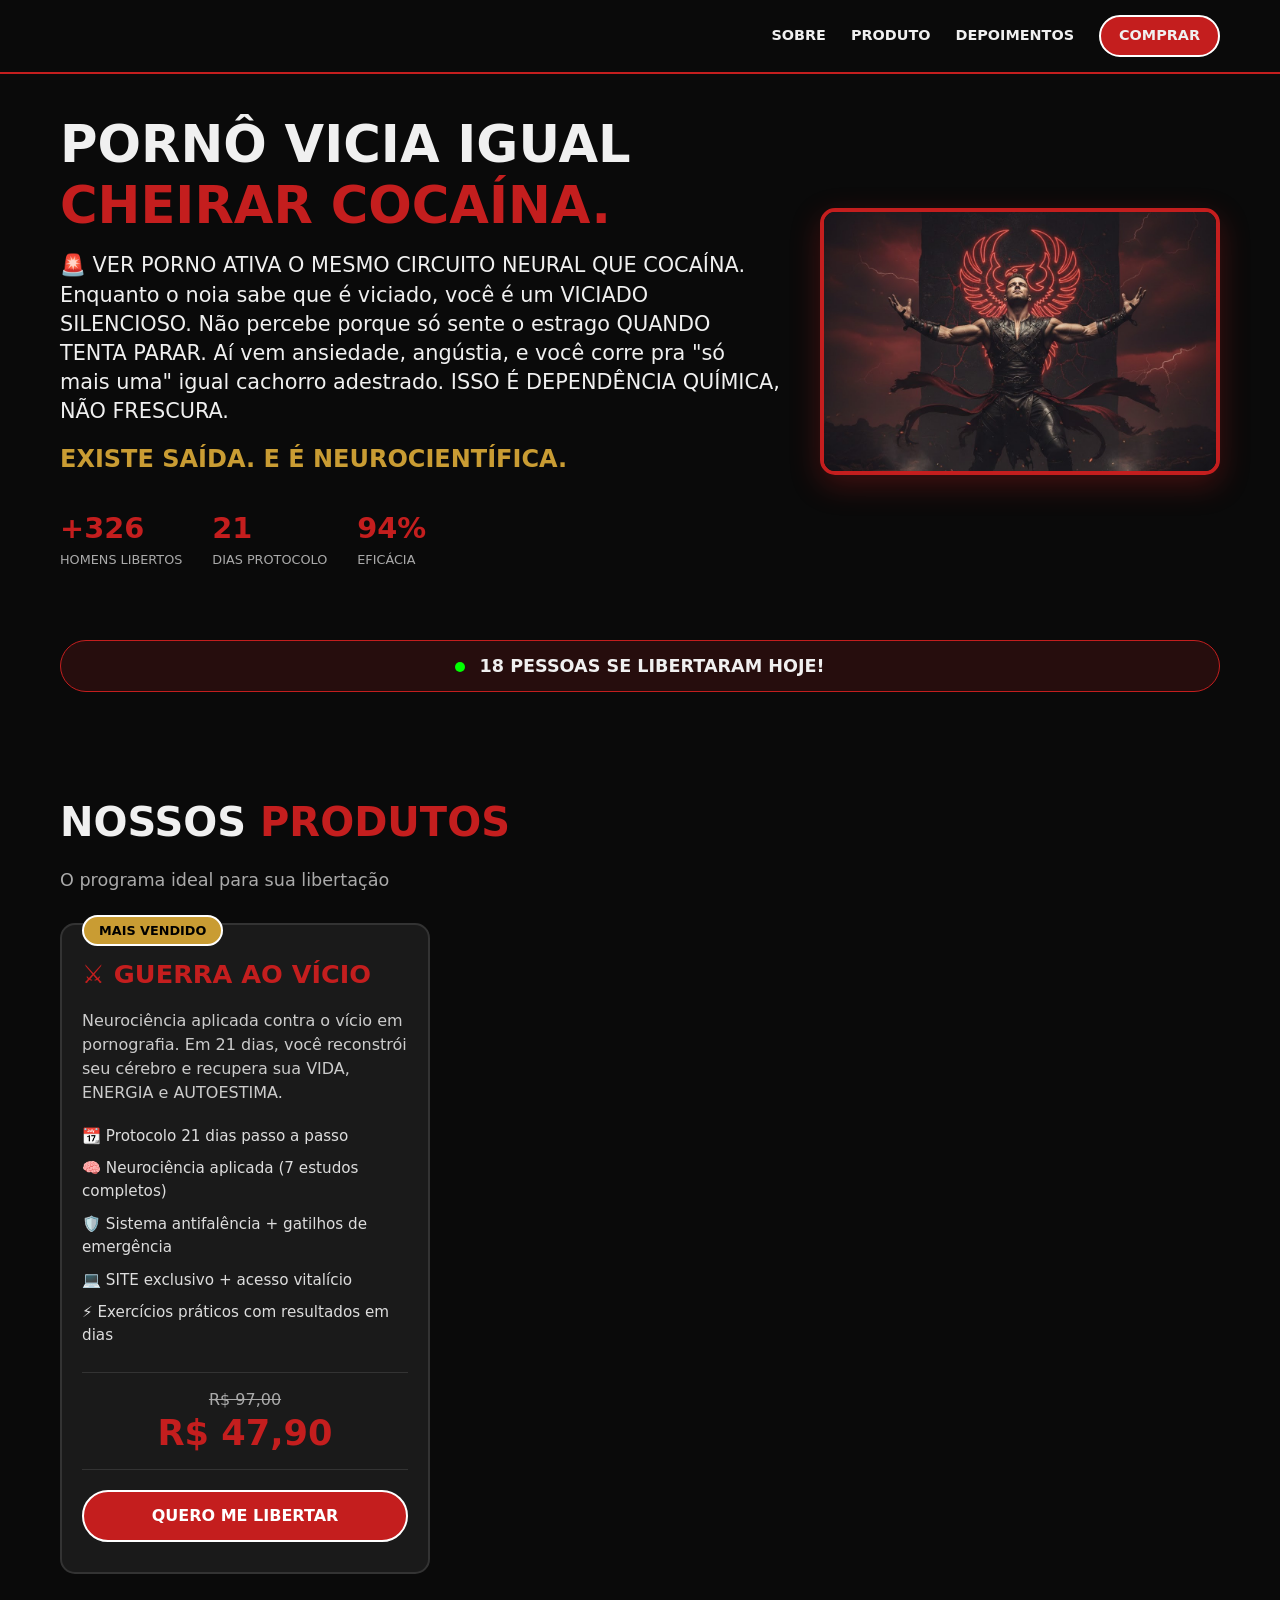
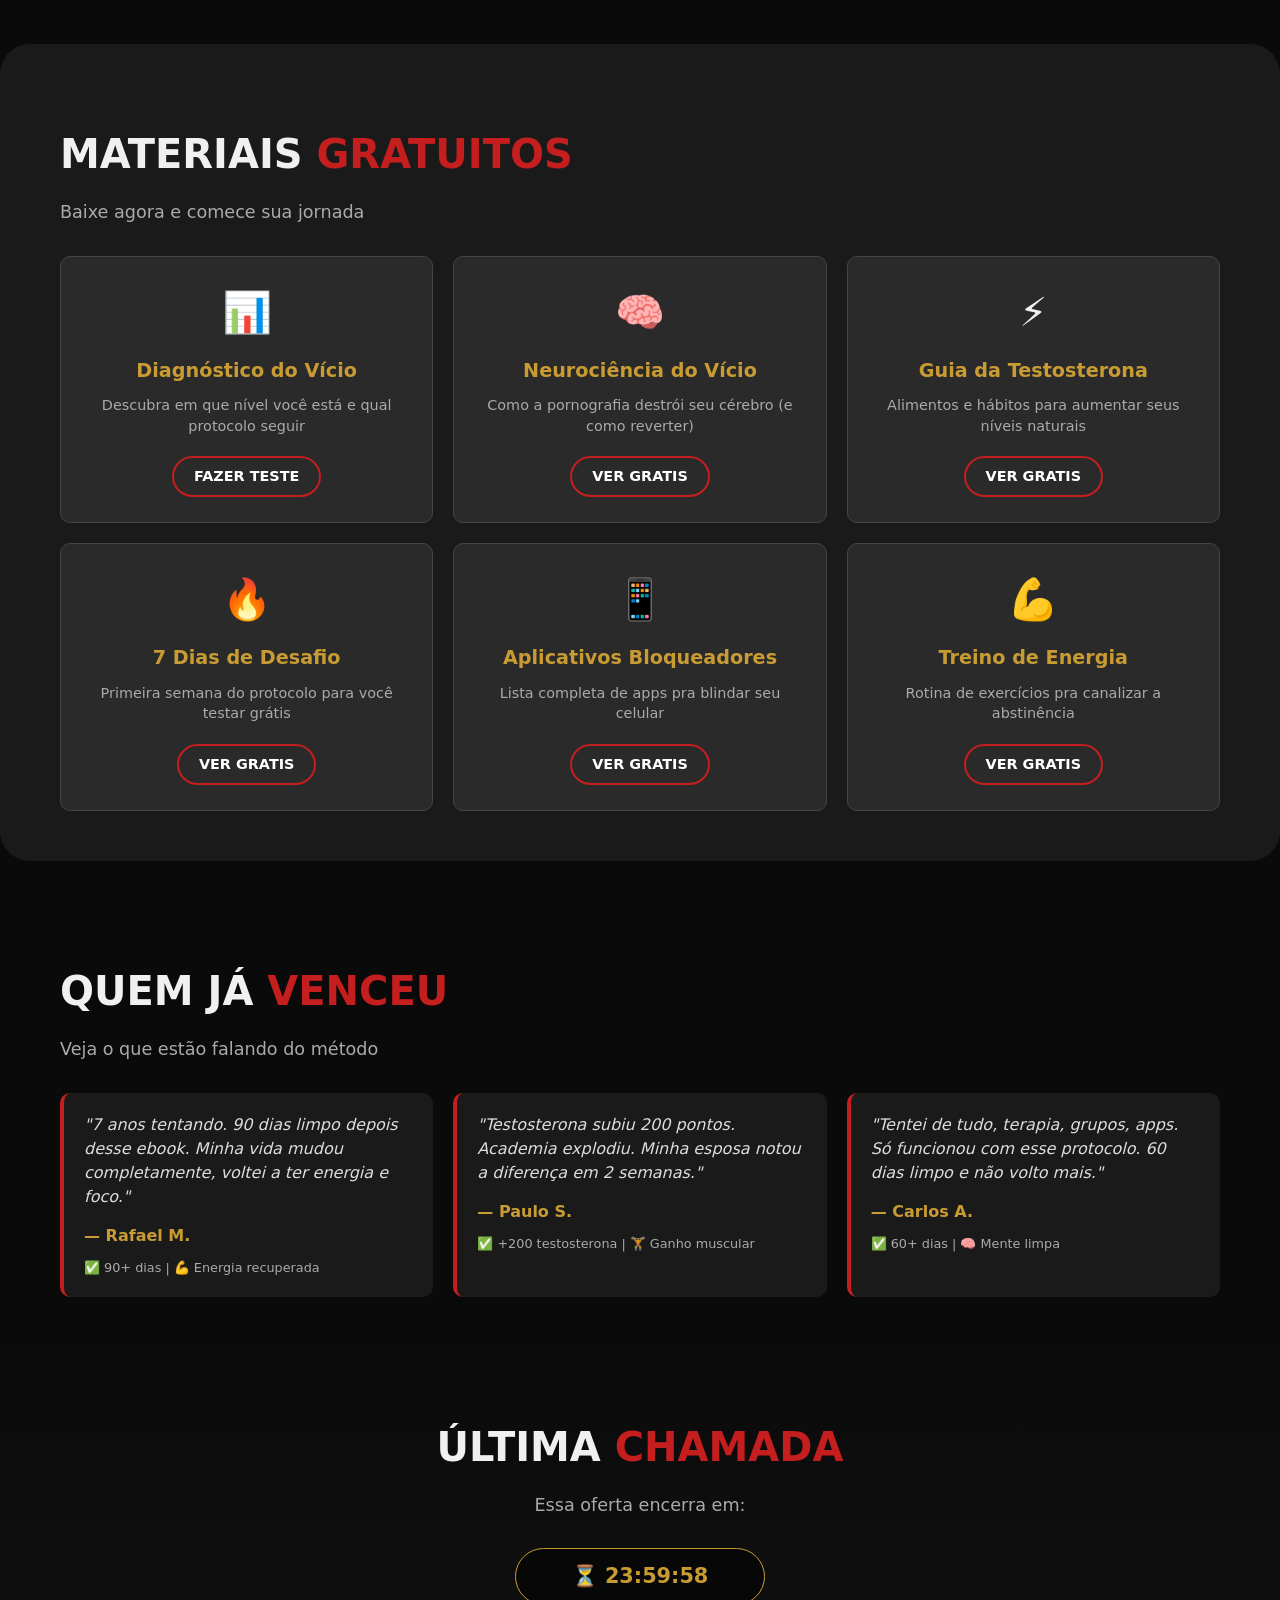
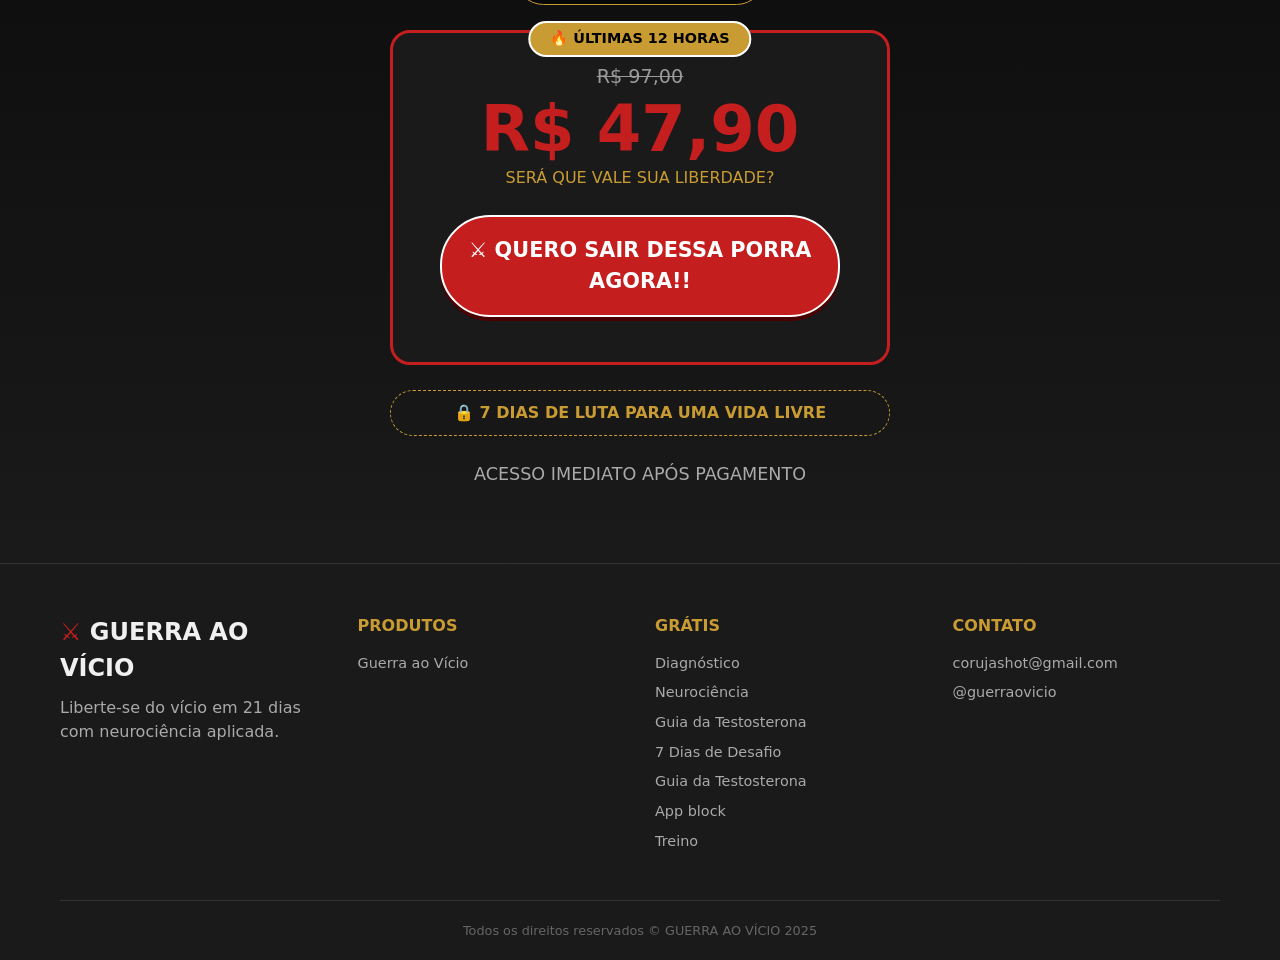
==== index.html @ 8cacd80d "atualização de img" ====
<!doctype html>
<html lang="pt-br">
  <head>
    <meta charset="UTF-8" />
    <meta name="viewport" content="width=device-width, initial-scale=1.0" />
    <meta
      name="description"
      content="GUERRA AO VÍCIO - Acabe com a pornografia em 21 dias com neurociência aplicada"
    />
    <title>GUERRA AO VÍCIO - Liberte-se do vício</title>
    <link rel="stylesheet" href="style.css" />
  </head>
  <body>
    <!-- HEADER COM MENU -->
    <header>
      <div class="container">
        <div class="header-flex">
          <div class="logo"><span></span></div>
          <nav class="menu">
            <a href="#sobre">SOBRE</a>
            <a href="#produtos">PRODUTO</a>
            <a href="#depoimentos">DEPOIMENTOS</a>
            <a href="#comprar" class="menu-cta">COMPRAR</a>
          </nav>
        </div>
      </div>
    </header>

    <!-- HERO DE IMPACTO (adaptado) -->
    <section class="hero" id="sobre">
      <div class="container">
        <div class="hero-flex">
          <div class="hero-content">
            <h1>
              PORNÔ VICIA IGUAL <span class="red-text">CHEIRAR COCAÍNA.</span>
            </h1>
            <p class="hero-text">
              🚨 VER PORNO ATIVA O MESMO CIRCUITO NEURAL QUE COCAÍNA. Enquanto o
              noia sabe que é viciado, você é um VICIADO SILENCIOSO. Não percebe
              porque só sente o estrago QUANDO TENTA PARAR. Aí vem ansiedade,
              angústia, e você corre pra "só mais uma" igual cachorro adestrado.
              ISSO É DEPENDÊNCIA QUÍMICA, NÃO FRESCURA.
            </p>

            <p class="hero-highlight">Existe saída. E é neurocientífica.</p>
            <div class="hero-stats">
              <div class="stat-item">
                <span class="stat-number">+326</span>
                <span class="stat-label">HOMENS LIBERTOS</span>
              </div>
              <div class="stat-item">
                <span class="stat-number">21</span>
                <span class="stat-label">DIAS PROTOCOLO</span>
              </div>
              <div class="stat-item">
                <span class="stat-number">94%</span>
                <span class="stat-label">EFICÁCIA</span>
              </div>
            </div>
          </div>
          <img
            src="/img/libertacao.jpg"
            alt="Homem liberto"
            class="hero-image"
            loading="lazy"
          />
        </div>
      </div>
    </section>

    <!-- COMPRAS AO VIVO (igual teu, mas mais integrado) -->
    <div class="container">
      <div class="live-sales">
        <span class="live-dot"></span> <span id="liveCounter">17</span> PESSOAS
        SE LIBERTARAM HOJE!
      </div>
    </div>

    <!-- PRODUTOS (estilo GRUPOEXPAT - CARDS) -->
    <section class="produtos" id="produtos">
      <div class="container">
        <h2>NOSSOS <span class="red-text">PRODUTOS</span></h2>
        <p class="section-sub">O programa ideal para sua libertação</p>

        <div class="cards-grid">
          <!-- Card 1 - Principal -->
          <div class="card">
            <div class="card-badge">MAIS VENDIDO</div>
            <h3>⚔️ GUERRA AO VÍCIO</h3>
            <p class="card-desc">
              Neurociência aplicada contra o vício em pornografia. Em 21 dias,
              você reconstrói seu cérebro e recupera sua VIDA, ENERGIA e
              AUTOESTIMA.
            </p>
            <ul class="card-list">
              <li>📆 Protocolo 21 dias passo a passo</li>
              <li>🧠 Neurociência aplicada (7 estudos completos)</li>
              <li>🛡️ Sistema antifalência + gatilhos de emergência</li>
              <li>💻 SITE exclusivo + acesso vitalício</li>
              <li>⚡ Exercícios práticos com resultados em dias</li>
            </ul>
            <div class="card-price">
              <span class="card-price-old">R$ 97,00</span>
              <span class="card-price-new">R$ 47,90</span>
            </div>
            <a href="https://t.me/OficialMentorBot" class="card-btn"
              >QUERO ME LIBERTAR</a
            >
          </div>
        </div>
      </div>
    </section>

    <!-- MATERIAIS GRATUITOS (igual grupoexpat - GRID) -->
    <section class="gratuitos">
      <div class="container">
        <h2>MATERIAIS <span class="red-text">GRATUITOS</span></h2>
        <p class="section-sub">Baixe agora e comece sua jornada</p>

        <div class="gratuitos-grid">
          <div class="gratuito-item">
            <div class="gratuito-icon">📊</div>
            <h4>Diagnóstico do Vício</h4>
            <p>Descubra em que nível você está e qual protocolo seguir</p>
            <a href="diagnostico.html" class="gratuito-btn">FAZER TESTE</a>
          </div>

          <div class="gratuito-item">
            <div class="gratuito-icon">🧠</div>
            <h4>Neurociência do Vício</h4>
            <p>Como a pornografia destrói seu cérebro (e como reverter)</p>
            <a href="neurociencia.html" class="gratuito-btn">VER GRATIS</a>
          </div>

          <div class="gratuito-item">
            <div class="gratuito-icon">⚡</div>
            <h4>Guia da Testosterona</h4>
            <p>Alimentos e hábitos para aumentar seus níveis naturais</p>
            <a href="testosterona.html" class="gratuito-btn">VER GRATIS</a>
          </div>

          <div class="gratuito-item">
            <div class="gratuito-icon">🔥</div>
            <h4>7 Dias de Desafio</h4>
            <p>Primeira semana do protocolo para você testar grátis</p>
            <a href="desafio7dias.html" class="gratuito-btn">VER GRATIS</a>
          </div>

          <div class="gratuito-item">
            <div class="gratuito-icon">📱</div>
            <h4>Aplicativos Bloqueadores</h4>
            <p>Lista completa de apps pra blindar seu celular</p>
            <a href="aplicativos.html" class="gratuito-btn">VER GRATIS</a>
          </div>

          <div class="gratuito-item">
            <div class="gratuito-icon">💪</div>
            <h4>Treino de Energia</h4>
            <p>Rotina de exercícios pra canalizar a abstinência</p>
            <a href="treino.html" class="gratuito-btn">VER GRATIS</a>
          </div>
        </div>
      </div>
    </section>

    <!-- PROVA SOCIAL (melhorada) -->
    <section class="depoimentos" id="depoimentos">
      <div class="container">
        <h2>QUEM JÁ <span class="red-text">VENCEU</span></h2>
        <p class="section-sub">Veja o que estão falando do método</p>

        <div class="depoimentos-grid">
          <div class="depoimento-card">
            <div class="depoimento-text">
              "7 anos tentando. 90 dias limpo depois desse ebook. Minha vida
              mudou completamente, voltei a ter energia e foco."
            </div>
            <div class="depoimento-autor">— Rafael M.</div>
            <div class="depoimento-tags">
              ✅ 90+ dias | 💪 Energia recuperada
            </div>
          </div>

          <div class="depoimento-card">
            <div class="depoimento-text">
              "Testosterona subiu 200 pontos. Academia explodiu. Minha esposa
              notou a diferença em 2 semanas."
            </div>
            <div class="depoimento-autor">— Paulo S.</div>
            <div class="depoimento-tags">
              ✅ +200 testosterona | 🏋️ Ganho muscular
            </div>
          </div>

          <div class="depoimento-card">
            <div class="depoimento-text">
              "Tentei de tudo, terapia, grupos, apps. Só funcionou com esse
              protocolo. 60 dias limpo e não volto mais."
            </div>
            <div class="depoimento-autor">— Carlos A.</div>
            <div class="depoimento-tags">✅ 60+ dias | 🧠 Mente limpa</div>
          </div>
        </div>
      </div>
    </section>

    <!-- CTA DIRETO (mantendo teu timer e preço) -->
    <section class="cta" id="comprar">
      <div class="container">
        <h2>ÚLTIMA <span class="red-text">CHAMADA</span></h2>
        <p class="section-sub">Essa oferta encerra em:</p>

        <div class="timer" id="timer">⏳ 23:59:00</div>

        <div class="price-box">
          <div class="price-badge">🔥 ÚLTIMAS 12 HORAS</div>
          <div class="price-old">R$ 97,00</div>
          <div class="price-new">R$ 47,90</div>
          <div class="price-parc">SERÁ QUE VALE SUA LIBERDADE?</div>
          <a href="https://t.me/OficialMentorBot" class="btn"
            >⚔️ QUERO SAIR DESSA PORRA AGORA!!</a
          >
        </div>

        <div class="garantia">🔒 7 DIAS DE LUTA PARA UMA VIDA LIVRE</div>

        <div class="pagamento-icons">
          <span>ACESSO IMEDIATO APÓS PAGAMENTO</span>
        </div>
      </div>
    </section>

    <!-- FOOTER -->
    <footer>
      <div class="container">
        <div class="footer-grid">
          <div class="footer-col">
            <div class="logo"><span>⚔️</span> GUERRA AO VÍCIO</div>
            <p>Liberte-se do vício em 21 dias com neurociência aplicada.</p>
          </div>
          <div class="footer-col">
            <h4>PRODUTOS</h4>
            <a href="#">Guerra ao Vício</a>
          </div>
          <div class="footer-col">
            <h4>GRÁTIS</h4>
            <a href="diagnostico.html">Diagnóstico</a>
            <a href="neurociencia.html">Neurociência</a>
            <a href="testosterona.html">Guia da Testosterona</a>
            <a href="desafio7dias.html">7 Dias de Desafio</a>
            <a href="testosterona.html">Guia da Testosterona</a>
            <a href="aplicativos.html"> App block</a>
            <a href="treino.html"> Treino </a>
          </div>
          <div class="footer-col">
            <h4>CONTATO</h4>
            <a href="#">corujashot@gmail.com</a>
            <a href="#">@guerraovicio</a>
          </div>
        </div>
        <div class="footer-bottom">
          Todos os direitos reservados © GUERRA AO VÍCIO 2025
        </div>
      </div>
    </footer>

    <!-- BOTÃO FLUTUANTE -->
    <a href="#comprar" class="floating-btn" id="floatingBtn">⚔️ COMPRAR</a>

    <script>
      // BOTÃO FLUTUANTE
      window.addEventListener("scroll", function () {
        document
          .getElementById("floatingBtn")
          .classList.toggle("show", window.scrollY > 300);
      });

      // TIMER INTELIGENTE - VERSÃO FINAL
      let timerInterval;
      let counterInterval;

      function iniciarTimer() {
        if (timerInterval) clearInterval(timerInterval);

        // USA O LOCAL STORAGE PRA MANTER O TIMER CONSISTENTE
        if (!localStorage.getItem("fimOferta")) {
          const fim = new Date().getTime() + 24 * 60 * 60 * 1000;
          localStorage.setItem("fimOferta", fim);
        }

        atualizarTimer();
        timerInterval = setInterval(atualizarTimer, 1000);
      }

      function atualizarTimer() {
        const timerElement = document.getElementById("timer");
        if (!timerElement) return; // VERIFICA SE A PORRA DO ELEMENTO AINDA EXISTE

        const fim = parseInt(localStorage.getItem("fimOferta") || 0);
        const diff = fim - new Date().getTime();

        if (diff <= 0) {
          timerElement.innerHTML = "⏳ ENCERRADO";
          localStorage.removeItem("fimOferta");
          clearInterval(timerInterval);
          return;
        }

        const h = Math.floor(diff / 3600000);
        const m = Math.floor((diff % 3600000) / 60000);
        const s = Math.floor((diff % 60000) / 1000);

        timerElement.innerHTML = `⏳ ${h.toString().padStart(2, "0")}:${m.toString().padStart(2, "0")}:${s.toString().padStart(2, "0")}`;
      }

      // FUNÇÃO PRA CALCULAR AUMENTO BASEADO NO HORÁRIO
      function calcularAumento(hora) {
        // HORÁRIO DE PICO (19-22h): AUMENTA MAIS
        if (hora >= 19 && hora <= 22) {
          return Math.floor(Math.random() * 4) + 2; // 2-5
        }
        // HORÁRIO COMERCIAL (10-18h): AUMENTO MÉDIO
        else if (hora >= 10 && hora <= 18) {
          return Math.floor(Math.random() * 3) + 1; // 1-3
        }
        // OUTROS HORÁRIOS: AUMENTO PEQUENO OU NADA
        else {
          return Math.floor(Math.random() * 2); // 0-1
        }
      }

      // CONTADOR QUE SOBE ATÉ 46 E MANTÉM
      function iniciarContador() {
        const counterElement = document.getElementById("liveCounter");
        if (!counterElement) return;

        if (counterInterval) clearInterval(counterInterval);

        // VERIFICA SE É NOVO DIA PRA RESETAR
        const ultimoReset = localStorage.getItem("ultimoReset");
        const hoje = new Date().toDateString();

        if (ultimoReset !== hoje) {
          // RESETA SÓ SE PASSOU DO DIA
          localStorage.setItem("liveCounter", 18);
          localStorage.setItem("ultimoReset", hoje);
          console.log("🔄 NOVO DIA, CONTADOR RESETADO");
        }

        // PEGA O VALOR SALVO OU COMEÇA COM 18
        let liveCounter = parseInt(localStorage.getItem("liveCounter") || 18);
        counterElement.textContent = liveCounter;

        // SE JÁ TIVER CHEGADO NO LIMITE, MUDA A COR
        if (liveCounter >= 45) {
          counterElement.style.color = "#ff0000";
          counterElement.style.fontWeight = "bold";
        }

        counterInterval = setInterval(() => {
          const hora = new Date().getHours();
          const counterElement = document.getElementById("liveCounter");
          if (!counterElement) return;

          // RECUPERA O VALOR ATUAL (PODE TER MUDADO EM OUTRA ABA)
          liveCounter = parseInt(localStorage.getItem("liveCounter") || 18);

          // SÓ ATUALIZA EM HORÁRIO COMERCIAL E SE NÃO PASSOU DE 46
          if (hora >= 8 && hora <= 23 && liveCounter < 46) {
            // USA A FUNÇÃO DE AUMENTO INTELIGENTE
            const aumento = calcularAumento(hora);
            liveCounter += aumento;

            // SE PASSOU DE 46, TRAVA EM 46
            if (liveCounter > 46) liveCounter = 46;

            // SALVA A PORRA TODA
            localStorage.setItem("liveCounter", liveCounter);

            // SE CHEGOU NO LIMITE, MUDA O TEXTO PRA PRESSIONAR
            if (liveCounter >= 45) {
              counterElement.style.color = "#ff0000";
              counterElement.style.fontWeight = "bold";
            }

            // LOG PRA VOCÊ ACOMPANHAR (REMOVER EM PRODUÇÃO)
            console.log(`👥 CONTADOR: ${liveCounter} (${aumento})`);
          }

          counterElement.textContent = liveCounter;

          // SE JÁ TÁ NO LIMITE, DIMINUI FREQUÊNCIA PRA ECONOMIZAR
          if (liveCounter >= 46) {
            clearInterval(counterInterval);
            // INTERVAL SÓ PRA MANTER O VALOR
            counterInterval = setInterval(() => {
              const el = document.getElementById("liveCounter");
              if (el) el.textContent = 46;
            }, 60000);
          }
        }, 30000); // 30 SEGUNDOS PRA PARECER MAIS REAL
      }

      // FUNÇÃO PRA RESETAR MANUALMENTE (SE PRECISAR)
      function resetarContador() {
        localStorage.setItem("liveCounter", 18);
        localStorage.setItem("ultimoReset", new Date().toDateString());
        const el = document.getElementById("liveCounter");
        if (el) {
          el.textContent = 18;
          el.style.color = "";
          el.style.fontWeight = "";
        }
        console.log("🔄 CONTADOR RESETADO MANUALMENTE");
      }

      // INICIA TUDO QUANDO O DOM CARREGAR
      document.addEventListener("DOMContentLoaded", function () {
        iniciarTimer();
        iniciarContador();
      });

      // LIMPEZA AO SAIR
      window.addEventListener("beforeunload", function () {
        if (timerInterval) clearInterval(timerInterval);
        if (counterInterval) clearInterval(counterInterval);
      });
    </script>
  </body>
</html>
---- style.css ----
* { margin: 0; padding: 0; box-sizing: border-box; }

:root { 
    --black: #0a0a0a; 
    --red: #c41e1e; 
    --red-dark: #8a1515;
    --gray: #1a1a1a; 
    --gray-light: #2a2a2a;
    --white: #f0f0f0; 
    --gold: #c99c33;
}

html { scroll-behavior: smooth; }

body {
    font-family: 'Arial Black', system-ui, -apple-system, sans-serif;
    background: var(--black);
    color: var(--white);
    line-height: 1.5;
}

.container { max-width: 1200px; margin: 0 auto; padding: 0 20px; }

h1 { font-size: clamp(2rem, 5vw, 3.2rem); margin-bottom: 15px; line-height: 1.2; }
h2 { font-size: clamp(1.8rem, 4vw, 2.5rem); margin: 30px 0 15px; }
h3 { font-size: 1.5rem; margin-bottom: 10px; }

.red-text { color: var(--red); }
.section-sub { color: #aaa; margin-bottom: 30px; font-size: 1.1rem; }

/* HEADER */
header { 
    padding: 15px 0; 
    border-bottom: 2px solid var(--red); 
    background: var(--black); 
    position: sticky; 
    top: 0; 
    z-index: 100; 
}

.header-flex {
    display: flex;
    justify-content: space-between;
    align-items: center;
}

.logo { font-weight: 900; font-size: 1.5rem; }
.logo span { color: var(--red); }

.menu {
    display: flex;
    gap: 25px;
    align-items: center;
}

.menu a {
    color: var(--white);
    text-decoration: none;
    font-weight: 700;
    font-size: 0.9rem;
    transition: 0.2s;
}

.menu a:hover { color: var(--red); }

.menu-cta {
    background: var(--red);
    padding: 8px 18px;
    border-radius: 50px;
    border: 2px solid white;
}

.menu-cta:hover {
    background: var(--red-dark);
    color: white !important;
}

/* HERO */
.hero { padding: 40px 0; }

.hero-flex { 
    display: flex; 
    flex-direction: column;
    gap: 40px; 
    align-items: center;
}

@media (min-width: 992px) { 
    .hero-flex { 
        flex-direction: row; 
    } 
}

.hero-content { flex: 1; }

.hero-image { 
    width: 100%; 
    max-width: 400px;
    border-radius: 15px; 
    border: 4px solid var(--red); 
    box-shadow: 0 10px 30px rgba(196,30,30,0.3);
}

.hero-text { 
    font-size: 1.3rem; 
    margin-bottom: 15px; 
    line-height: 1.4;
}

.hero-highlight {
    font-size: 1.5rem;
    font-weight: 900;
    color: var(--gold);
    margin-bottom: 25px;
    text-transform: uppercase;
}

.hero-stats {
    display: flex;
    gap: 30px;
    margin-top: 30px;
}

.stat-item {
    display: flex;
    flex-direction: column;
}

.stat-number {
    font-size: 1.8rem;
    font-weight: 900;
    color: var(--red);
}

.stat-label {
    font-size: 0.8rem;
    color: #aaa;
}

/* COMPRAS AO VIVO */
.live-sales { 
    background: rgba(196,30,30,0.15); 
    padding: 12px; 
    border-radius: 50px; 
    margin: 30px 0; 
    text-align: center; 
    font-weight: 800; 
    border: 1px solid var(--red);
    font-size: 1.1rem;
}

.live-dot { 
    width: 10px; 
    height: 10px; 
    background: #0f0; 
    border-radius: 50%; 
    display: inline-block; 
    animation: pulse 1.5s infinite; 
    margin-right: 8px; 
}

@keyframes pulse { 
    0% { opacity: 1; } 
    50% { opacity: 0.3; } 
}

/* PRODUTOS - CARDS */
.produtos { padding: 40px 0; }

.cards-grid {
    display: grid;
    grid-template-columns: 1fr;
    gap: 25px;
    margin-top: 30px;
}

@media (min-width: 768px) {
    .cards-grid {
        grid-template-columns: repeat(2, 1fr);
    }
}

@media (min-width: 992px) {
    .cards-grid {
        grid-template-columns: repeat(3, 1fr);
    }
}

.card {
    background: var(--gray);
    border-radius: 15px;
    padding: 30px 20px;
    border: 2px solid #333;
    position: relative;
    transition: 0.3s;
}

.card:hover {
    transform: translateY(-5px);
    border-color: var(--red);
    box-shadow: 0 10px 30px rgba(196,30,30,0.2);
}

.card-advanced {
    border: 2px solid var(--gold);
}

.card-badge {
    position: absolute;
    top: -10px;
    left: 20px;
    background: var(--gold);
    color: black;
    padding: 4px 15px;
    border-radius: 50px;
    font-weight: 900;
    font-size: 0.8rem;
    border: 2px solid white;
}

.card h3 { 
    font-size: 1.6rem; 
    margin-bottom: 15px;
    color: var(--red);
}

.card-advanced h3 { color: var(--gold); }

.card-desc {
    color: #ccc;
    margin-bottom: 20px;
    line-height: 1.5;
}

.card-list {
    list-style: none;
    margin-bottom: 25px;
}

.card-list li {
    margin-bottom: 10px;
    color: #ddd;
    font-size: 0.95rem;
}

.card-price {
    text-align: center;
    margin-bottom: 20px;
    padding: 15px 0;
    border-top: 1px solid #333;
    border-bottom: 1px solid #333;
}

.card-price-old {
    font-size: 1rem;
    text-decoration: line-through;
    color: #aaa;
    display: block;
}

.card-price-new {
    font-size: 2.2rem;
    font-weight: 900;
    color: var(--red);
    line-height: 1.2;
}

.card-advanced .card-price-new { color: var(--gold); }

.card-btn {
    display: block;
    background: var(--red);
    color: white;
    text-align: center;
    padding: 12px;
    border-radius: 50px;
    text-decoration: none;
    font-weight: 800;
    border: 2px solid white;
    transition: 0.2s;
}

.card-btn:hover {
    background: var(--red-dark);
    transform: scale(1.02);
}

/* GRATUITOS - GRID */
.gratuitos {
    padding: 50px 0;
    background: var(--gray);
    border-radius: 30px;
    margin: 30px 0;
}

.gratuitos-grid {
    display: grid;
    grid-template-columns: 1fr;
    gap: 20px;
    margin-top: 30px;
}

@media (min-width: 576px) {
    .gratuitos-grid {
        grid-template-columns: repeat(2, 1fr);
    }
}

@media (min-width: 992px) {
    .gratuitos-grid {
        grid-template-columns: repeat(3, 1fr);
    }
}

.gratuito-item {
    background: var(--gray-light);
    padding: 25px 20px;
    border-radius: 10px;
    text-align: center;
    border: 1px solid #444;
    transition: 0.2s;
}

.gratuito-item:hover {
    border-color: var(--red);
    transform: translateY(-3px);
}

.gratuito-icon {
    font-size: 2.5rem;
    margin-bottom: 15px;
}

.gratuito-item h4 {
    font-size: 1.2rem;
    margin-bottom: 10px;
    color: var(--gold);
}

.gratuito-item p {
    color: #aaa;
    font-size: 0.9rem;
    margin-bottom: 20px;
    line-height: 1.4;
}

.gratuito-btn {
    display: inline-block;
    background: transparent;
    color: white;
    padding: 8px 20px;
    border-radius: 50px;
    text-decoration: none;
    font-weight: 700;
    border: 2px solid var(--red);
    transition: 0.2s;
    font-size: 0.9rem;
}

.gratuito-btn:hover {
    background: var(--red);
}

/* DEPOIMENTOS */
.depoimentos { padding: 40px 0; }

.depoimentos-grid {
    display: grid;
    grid-template-columns: 1fr;
    gap: 20px;
    margin-top: 30px;
}

@media (min-width: 768px) {
    .depoimentos-grid {
        grid-template-columns: repeat(3, 1fr);
    }
}

.depoimento-card {
    background: var(--gray);
    padding: 20px;
    border-radius: 10px;
    border-left: 4px solid var(--red);
}

.depoimento-text {
    font-style: italic;
    margin-bottom: 15px;
    color: #ddd;
    line-height: 1.5;
}

.depoimento-autor {
    font-weight: 800;
    margin-bottom: 10px;
    color: var(--gold);
}

.depoimento-tags {
    font-size: 0.8rem;
    color: #aaa;
}

/* CTA */
.cta {
    padding: 50px 0;
    text-align: center;
    background: linear-gradient(to top, var(--gray), transparent);
}

.timer { 
    background: rgba(0,0,0,0.5); 
    padding: 12px; 
    border-radius: 50px; 
    margin: 20px auto; 
    max-width: 250px; 
    font-weight: 800; 
    color: var(--gold); 
    border: 1px solid var(--gold); 
    font-size: 1.3rem;
}

.price-box { 
    background: var(--gray); 
    padding: 30px; 
    border-radius: 20px; 
    border: 3px solid var(--red); 
    margin: 25px auto; 
    max-width: 500px; 
    position: relative; 
}

.price-badge { 
    position: absolute; 
    top: -12px; 
    left: 50%; 
    transform: translateX(-50%); 
    background: var(--gold); 
    color: black; 
    padding: 5px 20px; 
    border-radius: 50px; 
    font-weight: 900; 
    font-size: 0.9rem; 
    white-space: nowrap; 
    border: 2px solid white; 
}

.price-old { 
    font-size: 1.2rem; 
    text-decoration: line-through; 
    opacity: 0.6; 
}

.price-new { 
    font-size: clamp(2.8rem, 8vw, 4rem); 
    font-weight: 900; 
    color: var(--red); 
    line-height: 1; 
    margin: 5px 0; 
}

.price-parc { 
    font-size: 1rem; 
    color: var(--gold); 
}

.btn { 
    display: block; 
    width: 100%; 
    max-width: 400px; 
    margin: 25px auto 15px; 
    background: var(--red); 
    color: white; 
    text-align: center; 
    padding: 18px; 
    font-weight: 800; 
    text-decoration: none; 
    border-radius: 50px; 
    font-size: 1.3rem; 
    border: 2px solid white; 
    box-shadow: 0 4px 0 #4a0000; 
    transition: 0.2s; 
    cursor: pointer; 
}

.btn:hover { 
    background: var(--red-dark); 
    transform: translateY(-2px); 
    box-shadow: 0 6px 0 #4a0000; 
}

.btn:active { 
    transform: translateY(4px); 
    box-shadow: 0 1px 0 #4a0000; 
}

.garantia { 
    margin: 20px auto 0; 
    font-size: 1rem; 
    font-weight: 700; 
    color: var(--gold); 
    border: 1px dashed var(--gold); 
    padding: 10px; 
    border-radius: 50px; 
    max-width: 500px; 
}

.pagamento-icons {
    display: flex;
    justify-content: center;
    gap: 20px;
    margin: 25px 0;
    font-size: 1.1rem;
    color: #aaa;
}

/* FOOTER */
footer {
    padding: 50px 0 20px;
    background: var(--gray);
    border-top: 1px solid #333;
}

.footer-grid {
    display: grid;
    grid-template-columns: 1fr;
    gap: 30px;
    margin-bottom: 40px;
}

@media (min-width: 768px) {
    .footer-grid {
        grid-template-columns: repeat(4, 1fr);
    }
}

.footer-col p {
    color: #aaa;
    margin-top: 10px;
    line-height: 1.5;
}

.footer-col h4 {
    color: var(--gold);
    margin-bottom: 15px;
    font-size: 1rem;
}

.footer-col a {
    display: block;
    color: #aaa;
    text-decoration: none;
    margin-bottom: 8px;
    font-size: 0.9rem;
    transition: 0.2s;
}

.footer-col a:hover {
    color: var(--red);
}

.footer-bottom {
    text-align: center;
    padding-top: 20px;
    border-top: 1px solid #333;
    color: #666;
    font-size: 0.8rem;
}

/* BOTÃO FLUTUANTE */
.floating-btn { 
    position: fixed; 
    bottom: 20px; 
    right: 20px; 
    background: var(--red); 
    color: white; 
    padding: 12px 20px; 
    border-radius: 50px; 
    text-decoration: none; 
    font-weight: 800; 
    border: 2px solid white; 
    z-index: 1000; 
    opacity: 0; 
    visibility: hidden; 
    transition: 0.3s; 
    animation: float 3s infinite; 
    box-shadow: 0 4px 10px rgba(0,0,0,0.5);
}

@keyframes float { 
    0% { transform: translateY(0); } 
    50% { transform: translateY(-5px); } 
}

.floating-btn.show { 
    opacity: 1; 
    visibility: visible; 
}


/* Remove seleção azul */
::selection {
    background: transparent;
    color: inherit;
}

::-moz-selection {
    background: transparent;
    color: inherit;
}

/* Remove highlight de toque no celular */
* {
    -webkit-tap-highlight-color: transparent;
    -webkit-touch-callout: none;
}

/* Remove outline de foco */
*:focus {
    outline: none !important;
}

button:focus,
a:focus,
input:focus,
textarea:focus {
    outline: none !important;
    box-shadow: none !important;
}

/* Remove a cor azul de links visitados (opcional) */
a {
    color: inherit;
    text-decoration: none;
}
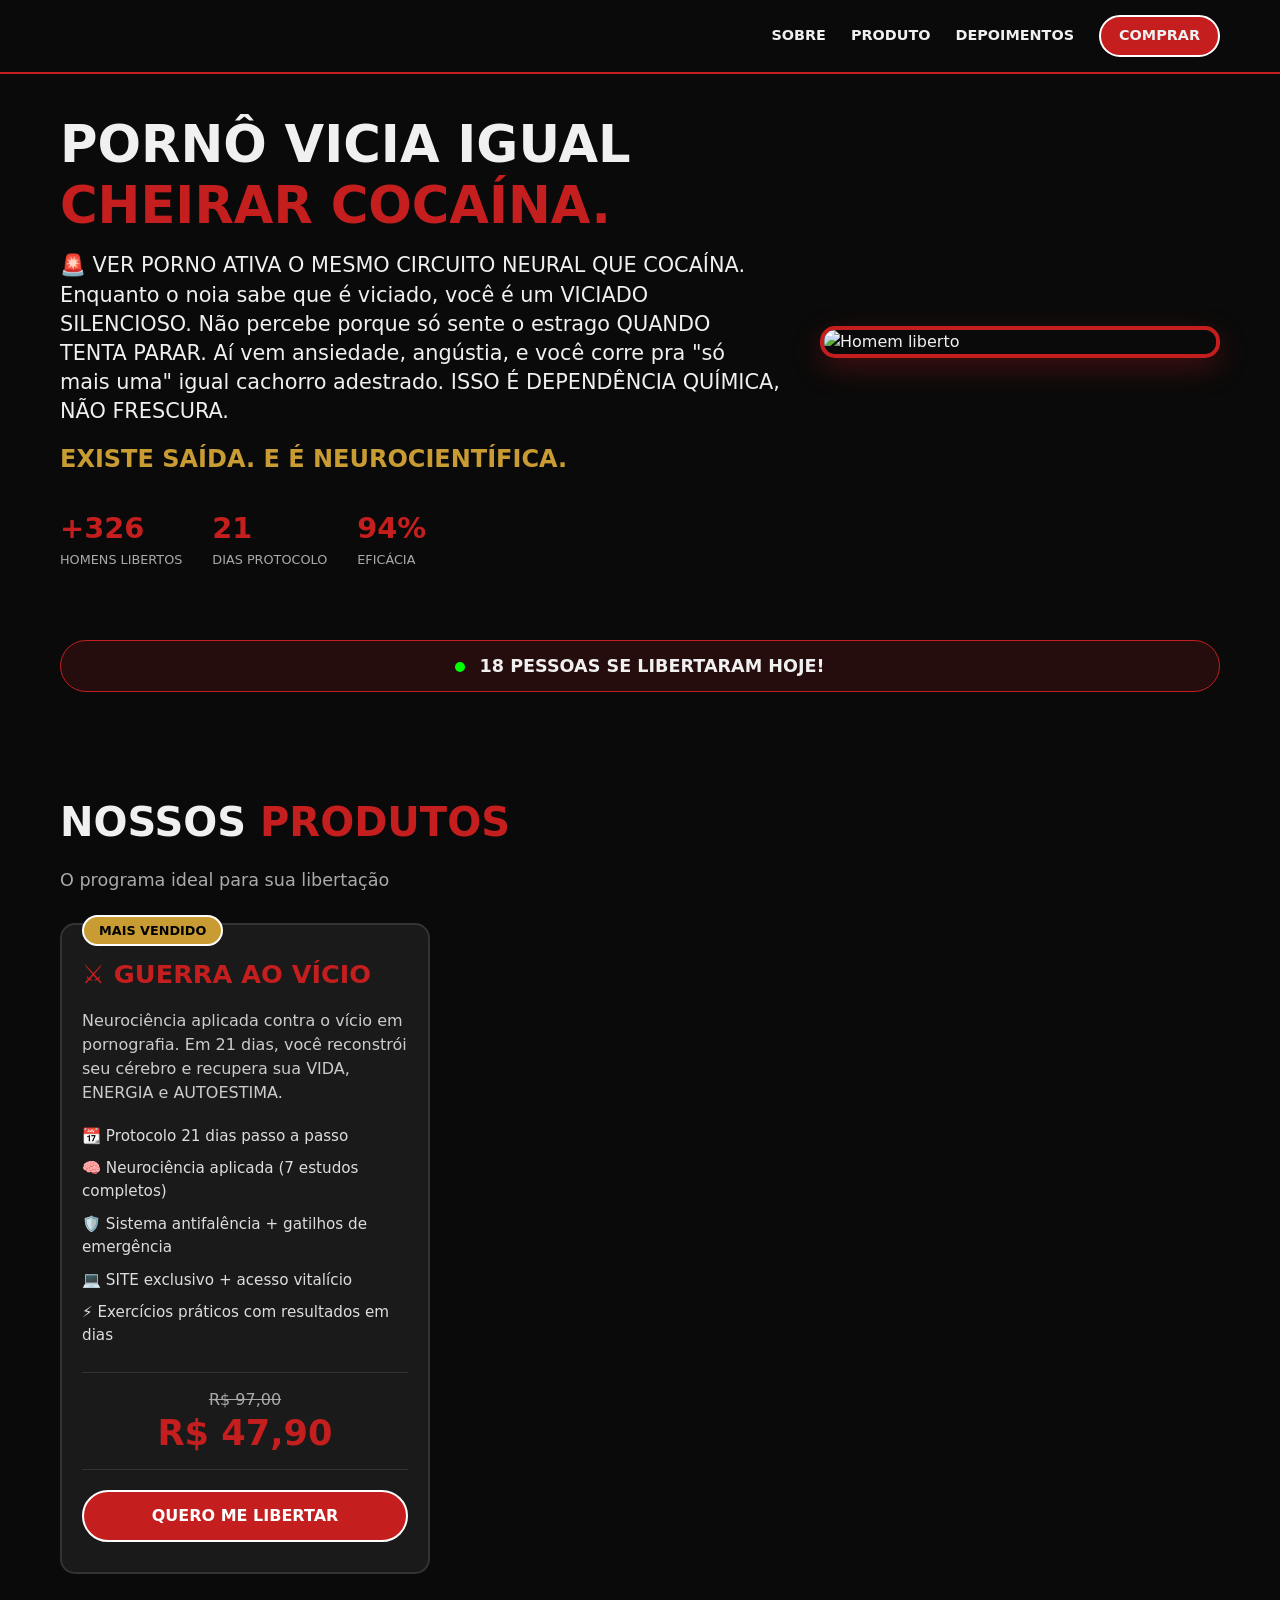
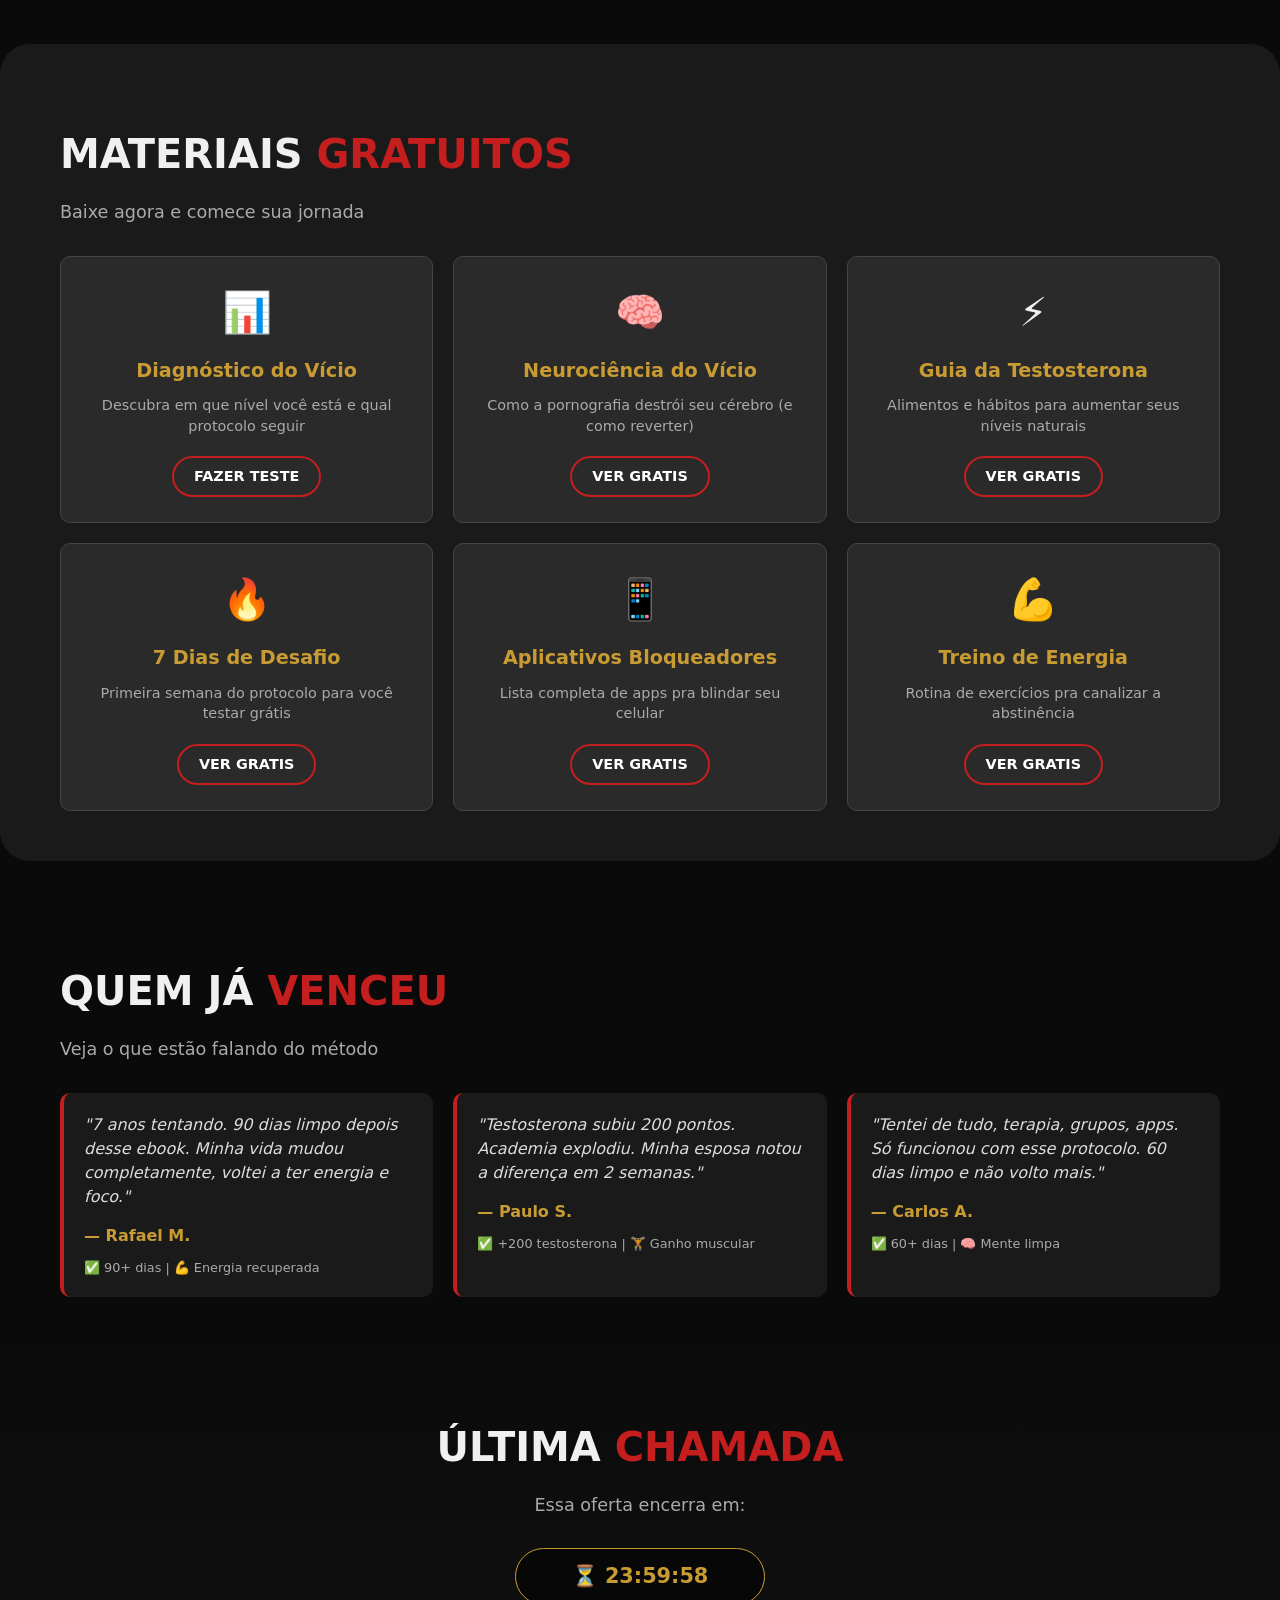
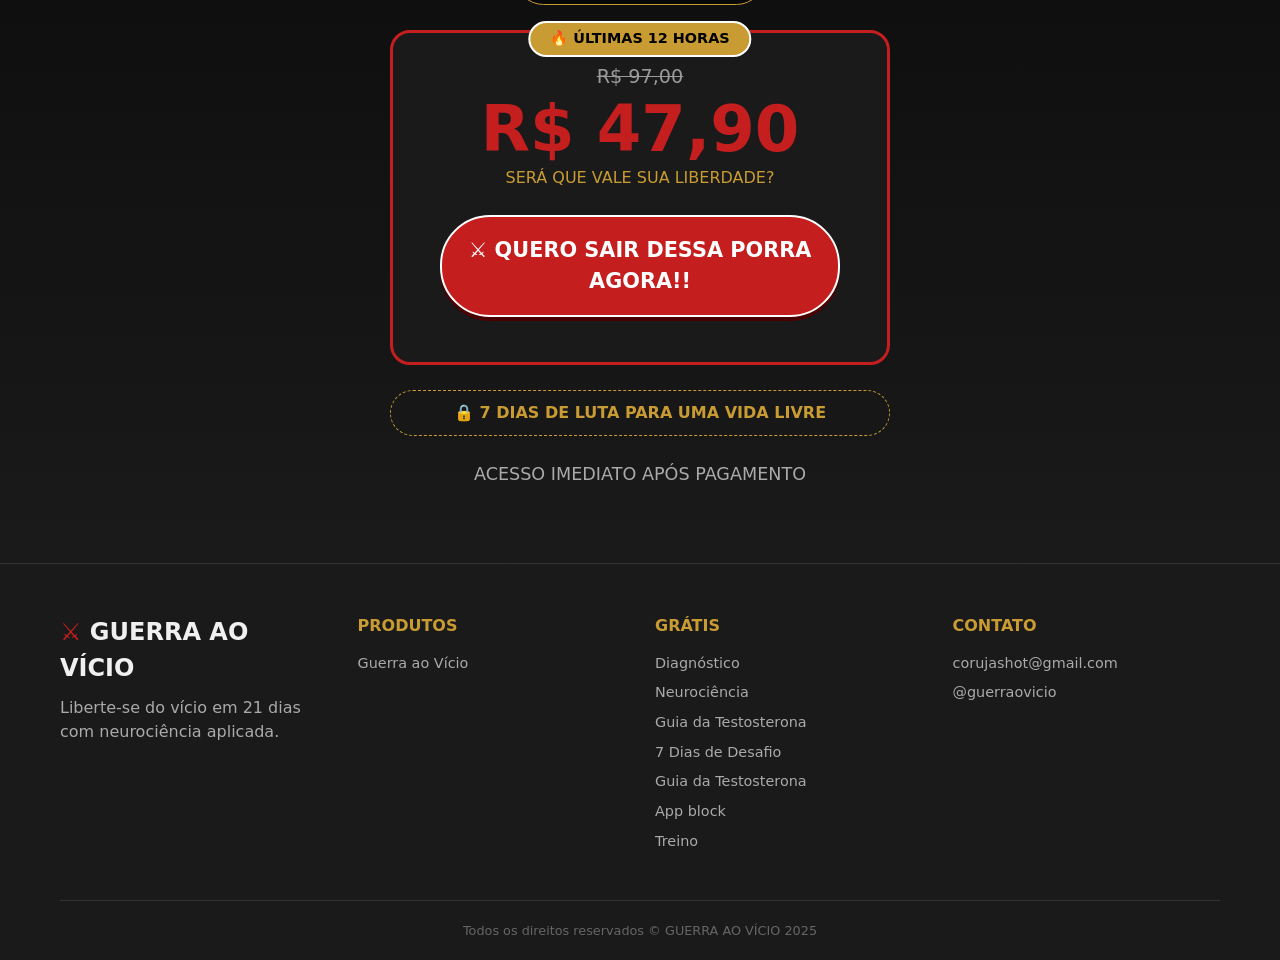
==== commit 9f41d5ec: "Update greeting from 'Hello' to 'Goodbye'" ====
--- a/index.html
+++ b/index.html
@@ -59,7 +59,7 @@
             </div>
           </div>
           <img
-            src="/img/libertacao.jpg"
+            src="/clone/img/libertacao.jpg"
             alt="Homem liberto"
             class="hero-image"
             loading="lazy"
@@ -429,3 +429,6 @@
   </body>
 </html>
 
+
+
+
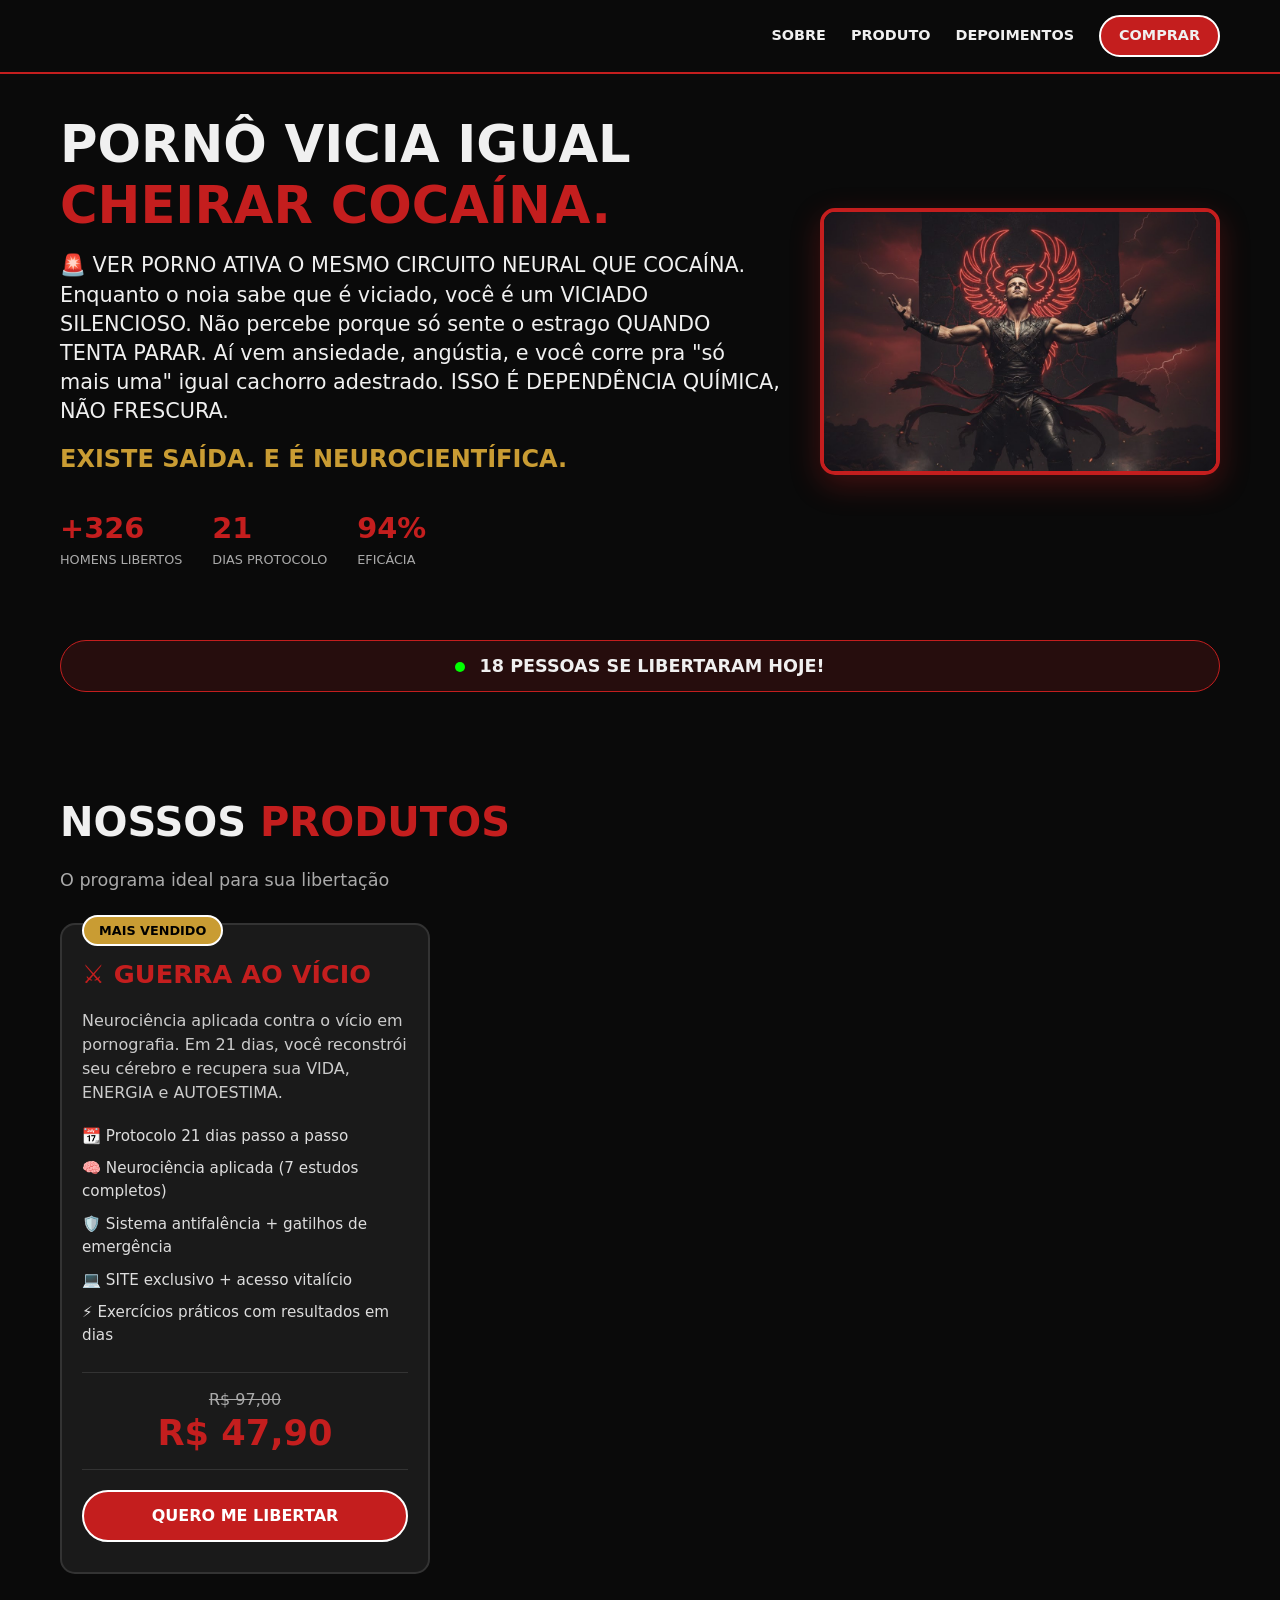
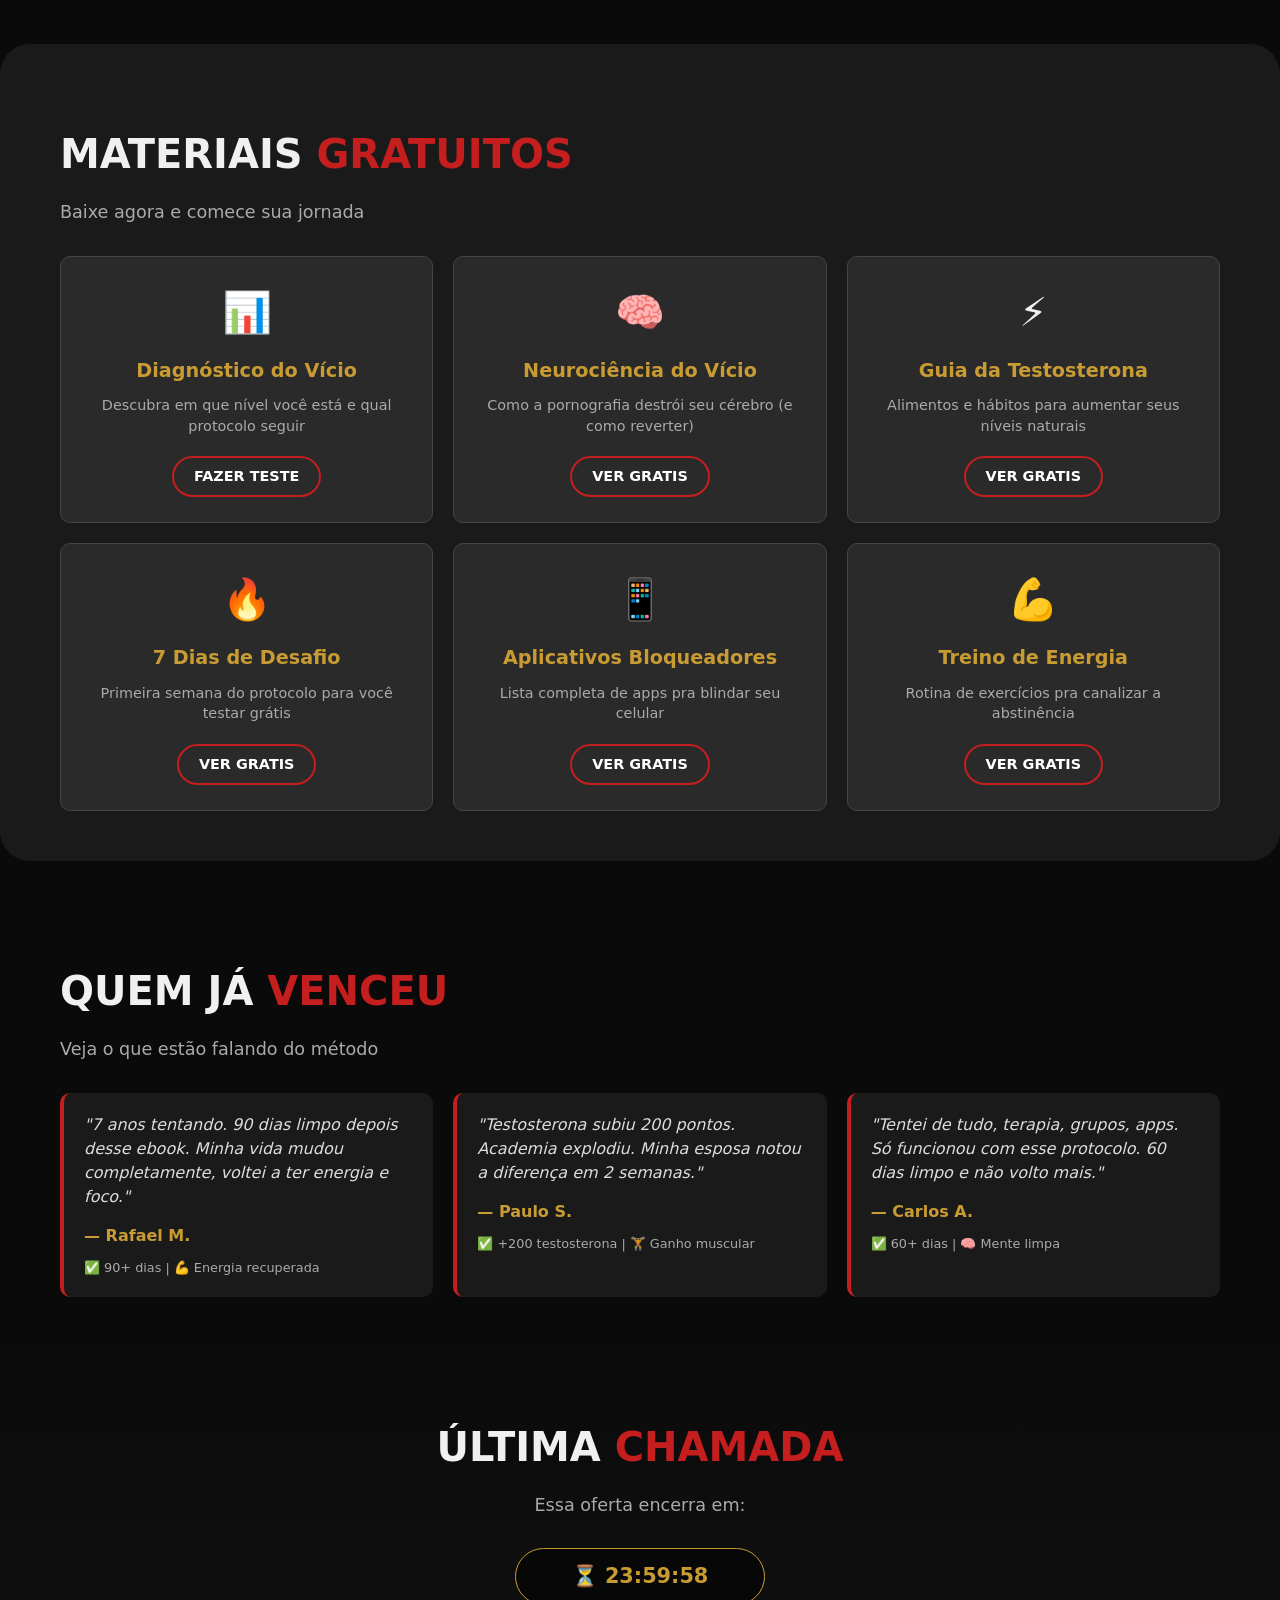
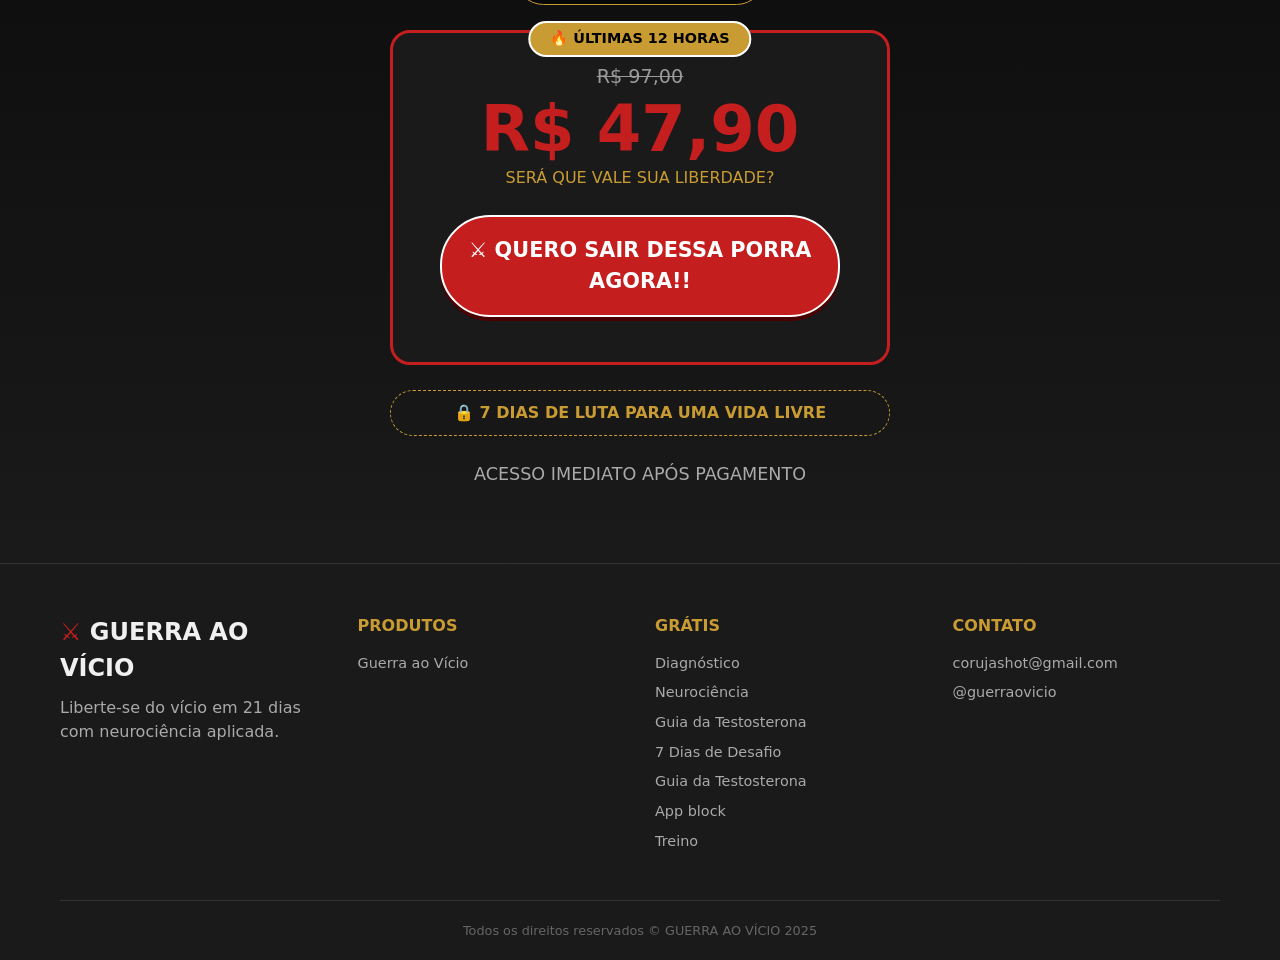
==== commit ec6414c5: "Update print statement from 'Hello' to 'Goodbye'" ====
--- a/index.html
+++ b/index.html
@@ -59,7 +59,7 @@
             </div>
           </div>
           <img
-            src="/clone/img/libertacao.jpg"
+            src="https://andersonsantosx.github.io/SEUMENTOR/img/libertacao.jpg"
             alt="Homem liberto"
             class="hero-image"
             loading="lazy"
@@ -432,3 +432,6 @@
 
 
 
+
+
+
